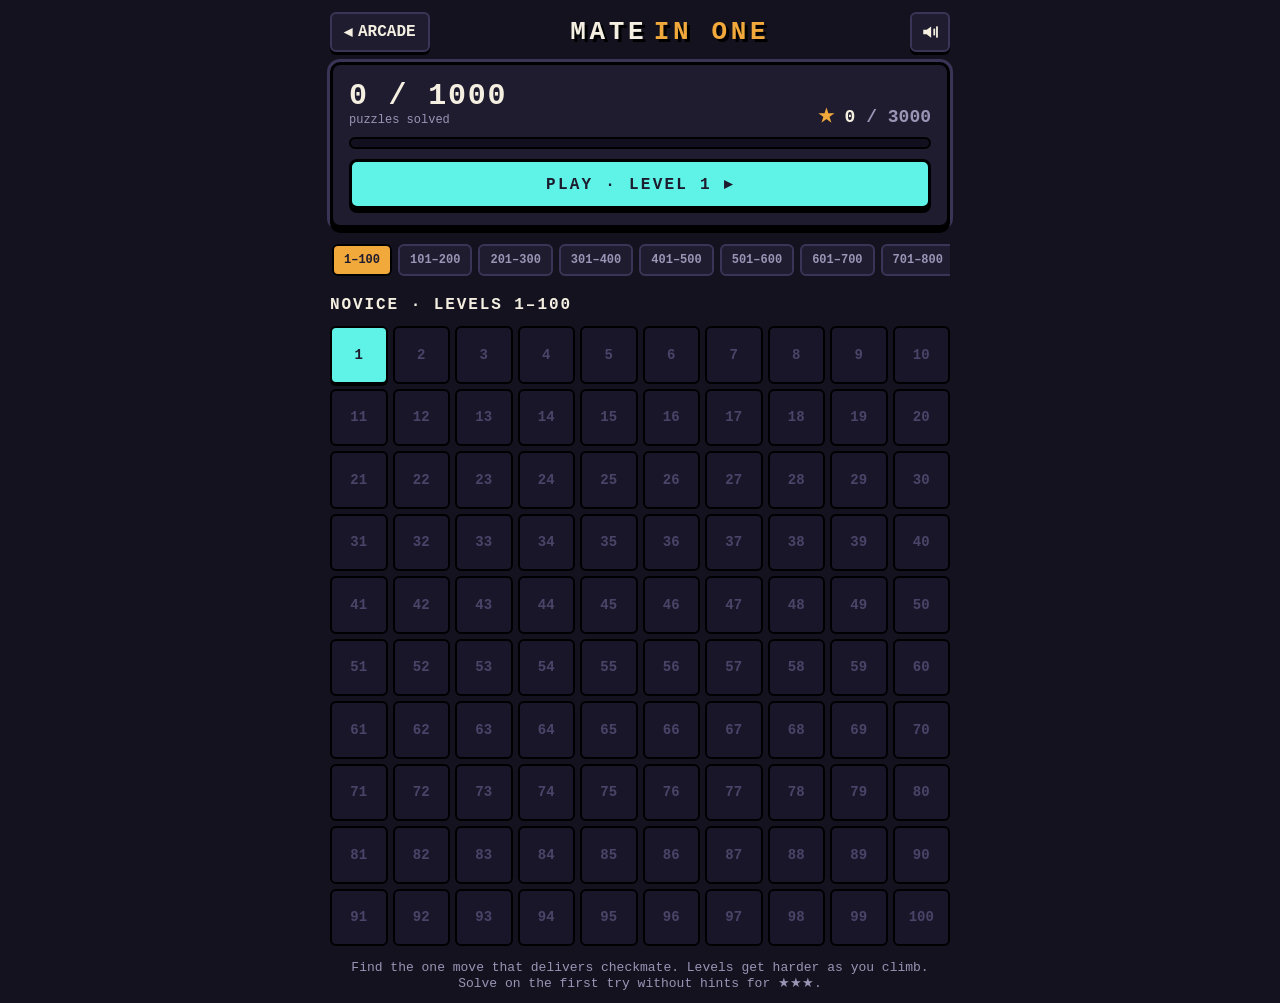
==== chess/index.html @ 02fee7ba "Add files via upload" ====
<!doctype html>
<html lang="en">
<head>
  <meta charset="utf-8">
  <meta name="viewport" content="width=device-width, initial-scale=1, viewport-fit=cut">
  <meta name="theme-color" content="#14121f">
  <meta name="apple-mobile-web-app-capable" content="yes">
  <meta name="mobile-web-app-capable" content="yes">
  <meta name="apple-mobile-web-app-status-bar-style" content="black-translucent">
  <title>Mate in One · Arcade Games</title>
  <link rel="stylesheet" href="../shared.css">
  <link rel="stylesheet" href="chess.css">
</head>
<body class="game-page">
  <main class="game-app chess-app">
    <header class="topbar">
      <a class="back" id="backBtn" href="../" aria-label="Back to Arcade">◂<span class="back-txt" id="backTxt"> ARCADE</span></a>
      <h1 class="logo">MATE<span>IN ONE</span></h1>
      <div class="controls">
        <button id="muteBtn" class="icon-btn" type="button" aria-label="Mute sound" aria-pressed="false">
          <svg class="ico-on" viewBox="0 0 16 16" aria-hidden="true"><path d="M2 6h3l4-3v10L5 10H2z"/><rect x="11" y="5" width="1.6" height="6"/><rect x="13.4" y="3" width="1.6" height="10"/></svg>
          <svg class="ico-off" viewBox="0 0 16 16" aria-hidden="true"><path d="M2 6h3l4-3v10L5 10H2z"/><path d="M10.5 5.5l4 5M14.5 5.5l-4 5" stroke-width="1.8" stroke="currentColor" fill="none"/></svg>
        </button>
      </div>
    </header>

    <!-- ============ LEVEL MAP ============ -->
    <section id="mapView" class="view" aria-label="Level select">
      <div class="progress-card">
        <div class="progress-top">
          <div>
            <div class="big" id="solvedCount">0 / 1000</div>
            <div class="muted small">puzzles solved</div>
          </div>
          <div class="stars-total"><span class="star on">★</span> <span id="starCount">0</span><span class="muted"> / 3000</span></div>
        </div>
        <div class="bar"><div class="bar-fill" id="barFill"></div></div>
        <button id="continueBtn" class="cta" type="button">PLAY LEVEL 1 ▸</button>
      </div>

      <nav class="tiers" id="tiers" aria-label="Level ranges"></nav>
      <div class="tier-title" id="tierTitle"></div>
      <div class="grid" id="grid" role="list"></div>
      <p class="help">Find the one move that delivers checkmate. Levels get harder as you climb.<br>Solve on the first try without hints for ★★★.</p>
    </section>

    <!-- ============ PUZZLE ============ -->
    <section id="playView" class="view" hidden aria-label="Puzzle">
      <div class="play-head">
        <div>
          <div class="lvl" id="lvlLabel">LEVEL 1</div>
          <div class="tier-badge" id="tierBadge">NOVICE</div>
        </div>
        <div class="prompt" id="prompt"><span class="dot" id="sideDot"></span><span id="promptText">White to move</span><b>Mate in 1</b></div>
      </div>

      <div class="board-wrap">
        <div id="board" class="board" role="grid" aria-label="Chess board"></div>
        <div id="promo" class="promo" hidden></div>
        <div id="result" class="result" hidden>
          <p class="result-title" id="resultTitle">CHECKMATE!</p>
          <p class="result-stars" id="resultStars"></p>
          <p class="result-move" id="resultMove"></p>
          <button id="nextBtn" class="cta" type="button">NEXT LEVEL ▸</button>
        </div>
      </div>

      <p class="feedback" id="feedback" aria-live="polite">&nbsp;</p>

      <div class="actions">
        <button id="prevBtn" class="act" type="button" aria-label="Previous level">◂</button>
        <button id="hintBtn" class="act" type="button">HINT</button>
        <button id="answerBtn" class="act" type="button" hidden>SHOW ANSWER</button>
        <button id="nextLvlBtn" class="act" type="button" aria-label="Next level">▸</button>
      </div>
    </section>
  </main>

  <script src="../sound.js"></script>
  <script src="core.js"></script>
  <script src="puzzles.js"></script>
  <script src="chess.js"></script>
</body>
</html>
---- shared.css ----
/* Shared look for the Arcade homepage and its games (matches Bolt Run). */
:root {
  --bg: #14121f;
  --panel: #1f1c30;
  --line: #3a3556;
  --ink: #f4efe1;
  --muted: #9a94b5;
  --accent: #f2a93b;
  --accent-2: #5ff2e6;
  --pink: #ff5fa2;
  --green: #7ee07a;
  --danger: #ff6a5c;
  --pixel-font: "Courier New", ui-monospace, SFMono-Regular, Menlo, monospace;
}

* { box-sizing: border-box; }
[hidden] { display: none !important; }

html {
  -webkit-text-size-adjust: 100%;
  text-size-adjust: 100%;
}

html, body {
  margin: 0;
  background: var(--bg);
  color: var(--ink);
  font-family: var(--pixel-font);
  -webkit-tap-highlight-color: transparent;
}

body {
  min-height: 100vh;
  min-height: 100dvh;
  padding:
    max(12px, env(safe-area-inset-top))
    max(16px, env(safe-area-inset-right))
    max(12px, env(safe-area-inset-bottom))
    max(16px, env(safe-area-inset-left));
}

a { color: var(--accent-2); }

kbd {
  display: inline-block;
  padding: 1px 6px;
  font: 700 0.85em var(--pixel-font);
  background: var(--panel);
  border: 1px solid #4a4568;
  border-bottom-width: 3px;
  border-radius: 4px;
  color: var(--ink);
}

/* ---------- Game page chrome (Snake / Pinball) ---------- */
.game-page {
  overscroll-behavior: none;
  touch-action: manipulation;
  display: flex;
  justify-content: center;
}

.game-app {
  width: 100%;
  display: flex;
  flex-direction: column;
  align-items: center;
  gap: 10px;
}

.topbar {
  width: 100%;
  display: flex;
  align-items: center;
  justify-content: space-between;
  gap: 8px;
}

.back {
  display: inline-flex;
  align-items: center;
  gap: 6px;
  height: 40px;
  padding: 0 12px;
  color: var(--ink);
  text-decoration: none;
  font-weight: 700;
  background: var(--panel);
  border: 2px solid var(--line);
  border-radius: 6px;
  box-shadow: 0 3px 0 #000;
}
.back:hover { border-color: var(--accent); }
.back { white-space: nowrap; }
@media (max-width: 480px) { .back-txt { display: none; } .back { width: 40px; justify-content: center; padding: 0; } }

.logo {
  margin: 0;
  font-size: clamp(16px, 4.2vw, 26px);
  font-weight: 900;
  letter-spacing: 0.14em;
  text-shadow: 3px 3px 0 #000;
  white-space: nowrap;
}
.logo span { color: var(--accent); margin-left: 0.25em; }

.controls { display: flex; gap: 8px; }

.icon-btn {
  -webkit-appearance: none;
  appearance: none;
  padding: 0;
  width: 40px;
  height: 40px;
  display: grid;
  place-items: center;
  background: var(--panel);
  color: var(--ink);
  border: 2px solid var(--line);
  border-radius: 6px;
  box-shadow: 0 3px 0 #000;
  cursor: pointer;
}
.icon-btn:hover { border-color: var(--accent); }
.icon-btn:active { transform: translateY(2px); box-shadow: 0 1px 0 #000; }
.icon-btn:focus-visible, .back:focus-visible { outline: 2px solid var(--accent-2); outline-offset: 2px; }
.icon-btn svg { width: 18px; height: 18px; fill: currentColor; }
.icon-btn .ico-off { display: none; }
.icon-btn[aria-pressed="true"] .ico-on { display: none; }
.icon-btn[aria-pressed="true"] .ico-off { display: block; color: var(--danger); }

.hudbar {
  width: 100%;
  display: flex;
  justify-content: space-between;
  font-weight: 900;
  letter-spacing: 0.1em;
  font-size: clamp(13px, 3.4vw, 18px);
  text-shadow: 2px 2px 0 #000;
}
.hudbar .muted { color: var(--muted); }

.stage {
  position: relative;
  border: 3px solid #000;
  border-radius: 8px;
  overflow: hidden;
  box-shadow: 0 6px 0 #000, 0 0 0 3px var(--line);
  touch-action: none;
  user-select: none;
  -webkit-user-select: none;
  -webkit-touch-callout: none;
}
.stage canvas { display: block; width: 100%; height: 100%; }

.overlay {
  position: absolute;
  inset: 0;
  display: flex;
  flex-direction: column;
  align-items: center;
  justify-content: center;
  gap: 8px;
  padding: 12px;
  text-align: center;
  background: rgba(10, 8, 20, 0.55);
  pointer-events: none;
  transition: opacity 0.18s;
}
.overlay.hidden { opacity: 0; }
.overlay p { margin: 0; text-shadow: 2px 2px 0 #000; }
.ov-title { font-size: clamp(22px, 6vw, 36px); font-weight: 900; letter-spacing: 0.18em; }
.ov-sub { font-size: clamp(12px, 3vw, 15px); font-weight: 700; line-height: 1.5; }
.ov-badge {
  font-weight: 900;
  color: #1d1b2e;
  background: var(--accent);
  padding: 3px 10px;
  border-radius: 3px;
  text-shadow: none !important;
}

.help {
  margin: 2px 0 0;
  display: flex;
  flex-wrap: wrap;
  justify-content: center;
  gap: 6px 16px;
  color: var(--muted);
  font-size: 13px;
  text-align: center;
}
.help .touch { display: none; }
@media (hover: none) and (pointer: coarse) {
  .help span { display: none; }
  .help .touch { display: inline; }
}
---- chess/chess.css ----
/* Mate in One — styles on top of ../shared.css */
:root {
  --sq-light: #cdbfe6;
  --sq-dark: #8370ba;
  --hl-last: rgba(255, 224, 102, 0.55);
  --hl-sel: rgba(95, 242, 230, 0.6);
  --hl-hint: rgba(126, 224, 122, 0.75);
  --hl-bad: rgba(255, 90, 90, 0.7);
}

.chess-app { max-width: 620px; }
.view { width: 100%; display: flex; flex-direction: column; align-items: center; gap: 12px; }
.small { font-size: 12px; }
.muted { color: var(--muted); }

/* ---------- Map ---------- */
.progress-card {
  width: 100%;
  background: var(--panel);
  border: 3px solid #000;
  border-radius: 10px;
  box-shadow: 0 5px 0 #000, 0 0 0 3px var(--line);
  padding: 14px 16px 16px;
  display: flex;
  flex-direction: column;
  gap: 10px;
}
.progress-top { display: flex; justify-content: space-between; align-items: flex-end; gap: 8px; }
.big { font-size: clamp(22px, 6vw, 30px); font-weight: 900; letter-spacing: 0.06em; }
.stars-total { font-weight: 900; font-size: 18px; }
.star { color: #4a4568; }
.star.on { color: var(--accent); }
.bar { height: 12px; background: #120f1f; border: 2px solid #000; border-radius: 6px; overflow: hidden; }
.bar-fill { height: 100%; width: 0; background: linear-gradient(90deg, var(--green), var(--accent-2)); transition: width 0.4s; }

.cta {
  -webkit-appearance: none; appearance: none;
  align-self: stretch;
  font: 900 16px var(--pixel-font);
  letter-spacing: 0.14em;
  color: #1d1b2e;
  background: var(--accent-2);
  border: 3px solid #000;
  border-radius: 8px;
  box-shadow: 0 4px 0 #000;
  padding: 12px 16px;
  cursor: pointer;
}
.cta:active { transform: translateY(3px); box-shadow: 0 1px 0 #000; }
.cta:focus-visible, .act:focus-visible, .tile:focus-visible, .tier:focus-visible { outline: 2px solid var(--accent); outline-offset: 2px; }

.tiers { width: 100%; display: flex; gap: 6px; overflow-x: auto; padding: 4px 2px 8px; scrollbar-width: thin; }
.tier {
  -webkit-appearance: none; appearance: none;
  flex: 0 0 auto;
  font: 700 12px var(--pixel-font);
  color: var(--muted);
  background: var(--panel);
  border: 2px solid var(--line);
  border-radius: 6px;
  padding: 7px 10px;
  cursor: pointer;
  white-space: nowrap;
}
.tier[aria-current="true"] { color: #1d1b2e; background: var(--accent); border-color: #000; }
.tier.done::after { content: " ✓"; color: var(--green); }
.tier[aria-current="true"].done::after { color: #1d1b2e; }

.tier-title { align-self: flex-start; font-weight: 900; letter-spacing: 0.12em; }

.grid { width: 100%; display: grid; grid-template-columns: repeat(10, 1fr); gap: 5px; }
@media (max-width: 420px) { .grid { grid-template-columns: repeat(5, 1fr); } }
.tile {
  -webkit-appearance: none; appearance: none;
  position: relative;
  aspect-ratio: 1;
  display: flex; flex-direction: column; align-items: center; justify-content: center;
  font: 900 clamp(11px, 2.6vw, 14px) var(--pixel-font);
  color: var(--ink);
  background: #2a2542;
  border: 2px solid #000;
  border-radius: 6px;
  box-shadow: 0 2px 0 #000;
  cursor: pointer;
  padding: 0;
}
.tile .s { font-size: 8px; letter-spacing: -1px; line-height: 1; margin-top: 2px; }
.tile.solved { background: #2f5a3a; }
.tile.revealed { background: #4a3b24; }
.tile.current { background: var(--accent-2); color: #1d1b2e; animation: pulse 1.2s steps(2) infinite; }
.tile.locked { background: #19162a; color: #4a4568; cursor: not-allowed; box-shadow: none; }
@keyframes pulse { 50% { box-shadow: 0 0 0 3px var(--accent); } }

/* ---------- Play ---------- */
.play-head { width: 100%; display: flex; justify-content: space-between; align-items: center; gap: 10px; }
.lvl { font-weight: 900; font-size: clamp(16px, 4.4vw, 22px); letter-spacing: 0.1em; white-space: nowrap; }
.lvl small { font-size: 0.6em; color: var(--muted); letter-spacing: 0.05em; }
@media (max-width: 480px) {
  .play-head { flex-direction: column; align-items: stretch; gap: 6px; }
  .play-head > div:first-child { display: flex; align-items: center; justify-content: space-between; }
  .tier-badge { margin-top: 0; }
  .prompt { justify-content: flex-start; text-align: left; }
}
.tier-badge {
  display: inline-block; margin-top: 3px;
  font-size: 11px; font-weight: 900; letter-spacing: 0.14em;
  color: #1d1b2e; background: var(--accent); border: 2px solid #000; border-radius: 3px; padding: 1px 6px;
}
.prompt { display: flex; align-items: center; gap: 8px; font-weight: 700; font-size: clamp(12px, 3.4vw, 15px); text-align: right; flex-wrap: wrap; justify-content: flex-end; }
.prompt b { color: var(--accent-2); letter-spacing: 0.08em; }
.dot { width: 14px; height: 14px; border: 2px solid #000; border-radius: 50%; background: #f4efe1; }
.dot.black { background: #3a3256; border-color: #f4efe1; }

.board-wrap { position: relative; }
.board {
  position: relative;
  display: grid;
  grid-template-columns: repeat(8, 1fr);
  grid-template-rows: repeat(8, 1fr);
  border: 4px solid #000;
  border-radius: 6px;
  box-shadow: 0 6px 0 #000, 0 0 0 3px var(--line);
  touch-action: none;
  user-select: none;
  -webkit-user-select: none;
  -webkit-touch-callout: none;
  overflow: hidden;
}
.board.shake { animation: shake 0.35s; }
@keyframes shake { 20%, 60% { transform: translateX(-6px); } 40%, 80% { transform: translateX(6px); } }

.sq { position: relative; background: var(--sq-light); }
.sq.dark { background: var(--sq-dark); }
.sq.last::before, .sq.sel::before, .sq.hint::before, .sq.bad::before, .sq.check::before {
  content: ""; position: absolute; inset: 0;
}
.sq.last::before { background: var(--hl-last); }
.sq.sel::before { background: var(--hl-sel); }
.sq.hint::before { background: var(--hl-hint); animation: blink 0.8s steps(2) infinite; }
.sq.bad::before { background: var(--hl-bad); }
.sq.check::before { background: radial-gradient(circle, rgba(255, 60, 60, 0.95) 0%, rgba(255, 60, 60, 0.5) 45%, transparent 75%); }
@keyframes blink { 50% { opacity: 0.35; } }

.sq .coord { position: absolute; font: 700 clamp(8px, 1.9vw, 11px) var(--pixel-font); pointer-events: none; opacity: 0.85; }
.sq .coord.f { right: 3px; bottom: 1px; }
.sq .coord.r { left: 3px; top: 1px; }
.sq.dark .coord { color: var(--sq-light); }
.sq:not(.dark) .coord { color: var(--sq-dark); }

.sq .mv { position: absolute; inset: 0; display: grid; place-items: center; pointer-events: none; }
.sq .mv::after { content: ""; width: 28%; height: 28%; border-radius: 50%; background: rgba(20, 15, 34, 0.38); }
.sq .mv.cap::after { width: 86%; height: 86%; background: transparent; border: 4px solid rgba(20, 15, 34, 0.38); box-sizing: border-box; }

.pc {
  position: absolute;
  width: 12.5%;
  height: 12.5%;
  background-size: 92% 92%;
  background-position: center 60%;
  background-repeat: no-repeat;
  image-rendering: pixelated;
  pointer-events: none;
  z-index: 2;
  will-change: transform;
}
.pc.anim { transition: left 0.22s ease-out, top 0.22s ease-out; }
.pc.drag { z-index: 5; transition: none; background-size: 100% 100%; filter: drop-shadow(0 6px 2px rgba(0, 0, 0, 0.4)); }
.pc.gone { opacity: 0; transition: opacity 0.15s; }

.promo, .result {
  position: absolute; inset: 0;
  display: flex; flex-direction: column; align-items: center; justify-content: center; gap: 10px;
  background: rgba(10, 8, 20, 0.72);
  border-radius: 6px;
  z-index: 10;
  text-align: center;
  padding: 16px;
}
.promo p { margin: 0; font-weight: 900; letter-spacing: 0.12em; }
.promo .choices { display: flex; gap: 8px; }
.promo button {
  -webkit-appearance: none; appearance: none;
  width: 64px; height: 64px;
  background: var(--sq-light) center/80% no-repeat;
  image-rendering: pixelated;
  border: 3px solid #000; border-radius: 8px; box-shadow: 0 4px 0 #000;
  cursor: pointer;
}
.result p { margin: 0; text-shadow: 2px 2px 0 #000; }
.result-title { font-size: clamp(26px, 7vw, 40px); font-weight: 900; letter-spacing: 0.14em; color: var(--accent); }
.result-stars { font-size: 34px; letter-spacing: 6px; }
.result-move { font-weight: 700; }
.result .cta { align-self: center; }

.feedback { min-height: 1.4em; margin: 0; font-weight: 700; text-align: center; font-size: clamp(13px, 3.4vw, 15px); }
.feedback.bad { color: var(--danger); }
.feedback.good { color: var(--green); }
.feedback.info { color: var(--accent-2); }

.actions { display: flex; gap: 8px; justify-content: center; flex-wrap: wrap; }
.act {
  -webkit-appearance: none; appearance: none;
  min-width: 48px; height: 44px;
  padding: 0 14px;
  font: 900 14px var(--pixel-font);
  letter-spacing: 0.1em;
  color: var(--ink);
  background: var(--panel);
  border: 2px solid var(--line);
  border-radius: 8px;
  box-shadow: 0 3px 0 #000;
  cursor: pointer;
}
.act:hover:not(:disabled) { border-color: var(--accent); }
.act:active:not(:disabled) { transform: translateY(2px); box-shadow: 0 1px 0 #000; }
.act:disabled { opacity: 0.35; cursor: not-allowed; }
#answerBtn { color: var(--accent); }

.confetti { position: absolute; width: 8px; height: 8px; z-index: 11; pointer-events: none; animation: fall 1.1s ease-in forwards; }
@keyframes fall { to { transform: translate(var(--dx), 260px) rotate(540deg); opacity: 0; } }

@media (prefers-reduced-motion: reduce) {
  .tile.current, .sq.hint::before { animation: none; }
  .pc.anim { transition: none; }
  .confetti { display: none; }
}
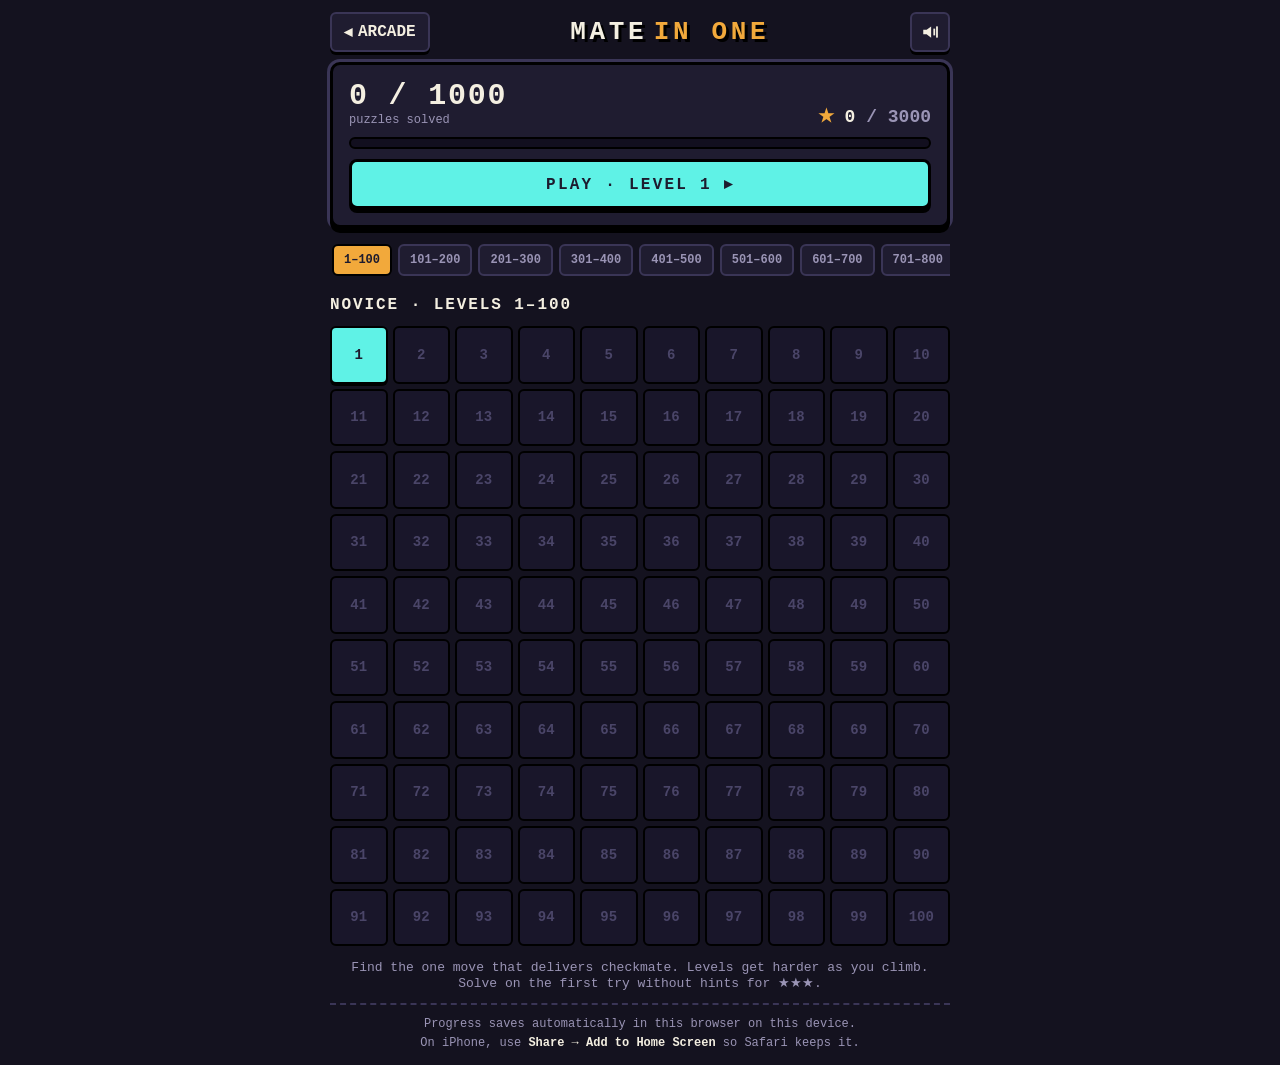
==== commit c86ab1fd: "Add files via upload" ====
--- a/chess/index.html
+++ b/chess/index.html
@@ -8,6 +8,7 @@
   <meta name="mobile-web-app-capable" content="yes">
   <meta name="apple-mobile-web-app-status-bar-style" content="black-translucent">
   <title>Mate in One · Arcade Games</title>
+  <script src="../storage.js"></script>
   <link rel="stylesheet" href="../shared.css">
   <link rel="stylesheet" href="chess.css">
 </head>
@@ -42,6 +43,7 @@
       <div class="tier-title" id="tierTitle"></div>
       <div class="grid" id="grid" role="list"></div>
       <p class="help">Find the one move that delivers checkmate. Levels get harder as you climb.<br>Solve on the first try without hints for ★★★.</p>
+      <p class="save-note">Progress saves automatically in this browser on this device.<br>On iPhone, use <b>Share → Add to Home Screen</b> so Safari keeps it.</p>
     </section>
 
     <!-- ============ PUZZLE ============ -->
--- a/chess/chess.css
+++ b/chess/chess.css
@@ -224,3 +224,6 @@
   .pc.anim { transition: none; }
   .confetti { display: none; }
 }
+
+.save-note { margin: 0; font-size: 12px; line-height: 1.6; color: var(--muted); text-align: center; border-top: 2px dashed var(--line); padding-top: 10px; width: 100%; }
+.save-note b { color: var(--ink); }
